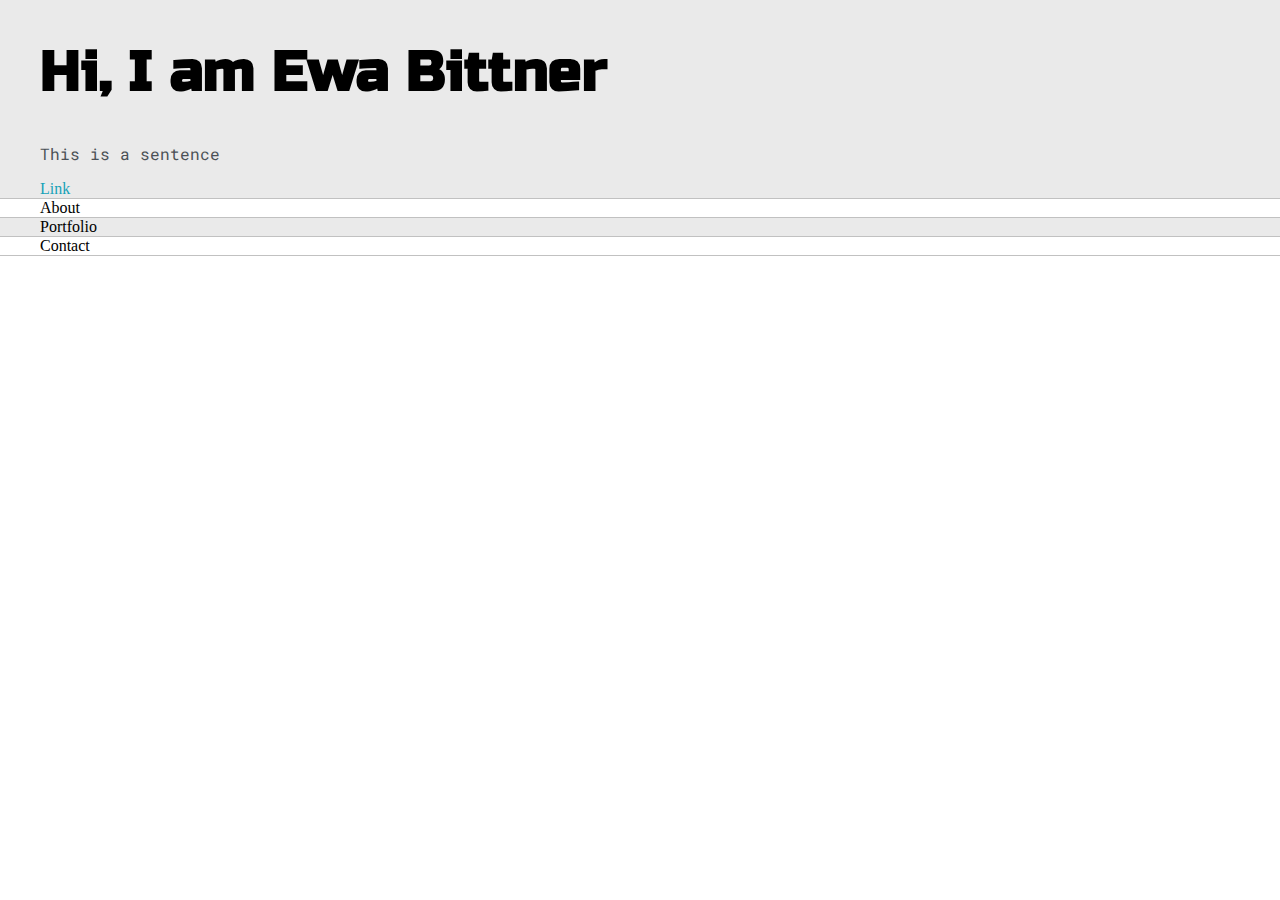
==== mywebsite/index.html @ e306f173 "Initial commit" ====
<!DOCTYPE html>
<html lang="en">
  <head>
    <meta charset="UTF-8" />
    <meta http-equiv="X-UA-Compatible" content="IE=edge" />
    <meta name="viewport" content="width=device-width, initial-scale=1.0" />
    <title>Ewa Bittner</title>

    <link rel="preconnect" href="https://fonts.googleapis.com" />
    <link rel="preconnect" href="https://fonts.gstatic.com" crossorigin />
    <link
      href="https://fonts.googleapis.com/css2?family=Russo+One&display=swap"
      rel="stylesheet"
    />
    
    <link rel="preconnect" href="https://fonts.googleapis.com" />
    <link rel="preconnect" href="https://fonts.gstatic.com" crossorigin />
    <link
      href="https://fonts.googleapis.com/css2?family=Roboto+Mono:wght@500&family=Russo+One&display=swap"
      rel="stylesheet"
    />

    <link rel="stylesheet" type="text/css" href="style.css" />
  </head>

  <body>
    <section class="s1">
      <div class="main-container">
        <h1>Hi, I am Ewa Bittner</h1>
        <p>This is a sentence</p>
        <a href="#">Link</a>
      </div>
    </section>

    <section class="s2">
      <div class="main-container">About</div>
    </section>

    <section class="s1">
      <div class="main-container">Portfolio</div>
    </section>

    <section class="s2">
      <div class="main-container">Contact</div>
    </section>
  </body>
</html>
---- mywebsite/style.css ----
:root {
    --mainColor:#eaeaea;
    --secondaryColor:#fff;

    --borderColor:#c1c1c1;

    --mainText:black;
    --secondaryText:#4b5156;
}

html, body {
    padding: 0;
    margin: 0;
}

h1, h2, h3, h4, h5, h6, strong {
    color: var(--mainText);
    font-family: 'Russo One', sans-serif;
}

p, li, span, label, input, textarea {
    color: var(--secondaryText);
    font-family: 'Roboto Mono', monospace;
}

a {
    text-decoration: none;
    color: #17a2b8;
}

ul {
    list-style: ;
}

h1 { font-size: 56px; }
h2 { font-size: 36px; }
h3 { font-size: 28px; }
h4 { font-size: 24px; }
h5 { font-size: 20px; }
h6 { font-size: 16px; }

.s1 {
    background-color: var(--mainColor);
    border-bottom: 1px solid var(--borderColor);
    overflow: auto;
}

.s2 {
    background-color: var(--secondaryColor);
    border-bottom: 1px solid var(--borderColor);
    overflow: auto;
}

.main-container {
    width: 1200px;
    margin: 0 auto;
}

@media screen and (max-width: 1200px) {
    .main-container {
        width: 95%;
    }
}
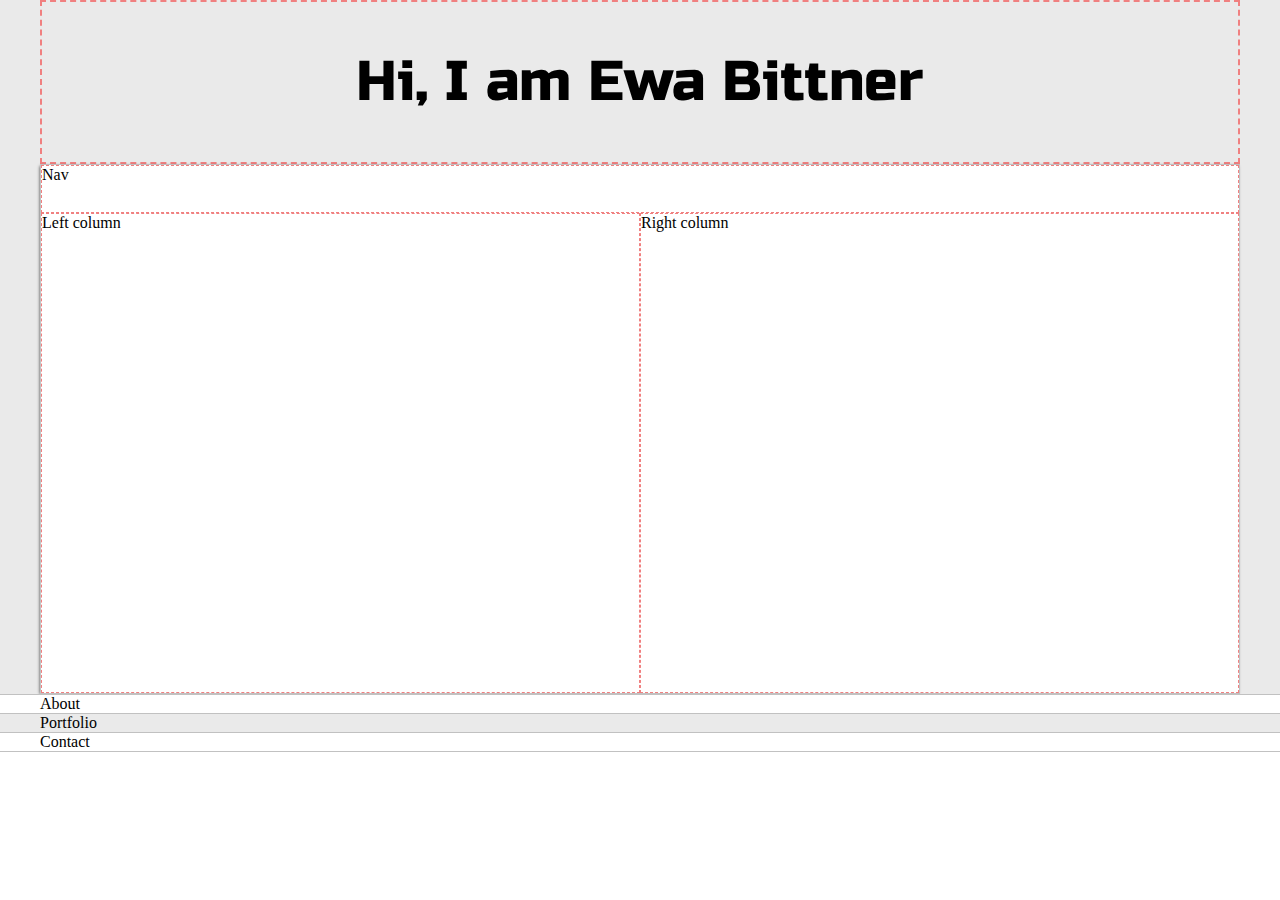
==== commit 59d71e9a: "Added grid and more style" ====
--- a/mywebsite/index.html
+++ b/mywebsite/index.html
@@ -26,9 +26,27 @@
   <body>
     <section class="s1">
       <div class="main-container">
-        <h1>Hi, I am Ewa Bittner</h1>
-        <p>This is a sentence</p>
-        <a href="#">Link</a>
+
+        <div class="greeting-wrapper">
+          <h1>Hi, I am Ewa Bittner</h1>
+        </div>
+
+        <div class="intro-wrapper">
+
+          <div class="nav-wrapper">
+            Nav
+          </div>
+          <div class="left-column">
+            Left column
+          </div>
+          <div class="right-column">
+            Right column
+          </div>
+
+        </div>
+
+        </div>
+
       </div>
     </section>
 
--- a/mywebsite/style.css
+++ b/mywebsite/style.css
@@ -16,6 +16,7 @@
 h1, h2, h3, h4, h5, h6, strong {
     color: var(--mainText);
     font-family: 'Russo One', sans-serif;
+    font-weight: 500;
 }
 
 p, li, span, label, input, textarea {
@@ -29,7 +30,7 @@
 }
 
 ul {
-    list-style: ;
+    list-style: none;
 }
 
 h1 { font-size: 56px; }
@@ -56,6 +57,46 @@
     margin: 0 auto;
 }
 
+.greeting-wrapper {
+    display: grid;
+    text-align: center;
+    align-content: center;
+    border: 2px dashed lightcoral;
+    min-height: 10em;
+}
+
+.intro-wrapper {
+    background-color: var(--secondaryColor);
+    border: 1px solid var(--borderColor );
+
+    -webkit-box-shadow: -1px 1px 3px -1px rgba(0,0,0,0.75);
+	-moz-box-shadow: -1px 1px 3px -1px rgba(0,0,0,0.75);
+	box-shadow: -1px 1px 3px -1px rgba(0,0,0,0.75);
+
+    display: grid;
+    grid-template-columns: 1fr 1fr;
+    grid-template-rows: 3em 30em;
+    grid-template-areas: 
+        'nav-wrapper nav-wrapper'
+        'left-column right-column'
+    ;
+}
+
+.nav-wrapper {
+    grid-area: nav-wrapper;
+    border: 1px dashed lightcoral;
+}
+
+.left-column {
+    grid-area: left-column;
+    border: 1px dashed lightcoral;
+}
+
+.right-column {
+    grid-area: right-column;
+    border: 1px dashed lightcoral;
+}
+
 @media screen and (max-width: 1200px) {
     .main-container {
         width: 95%;
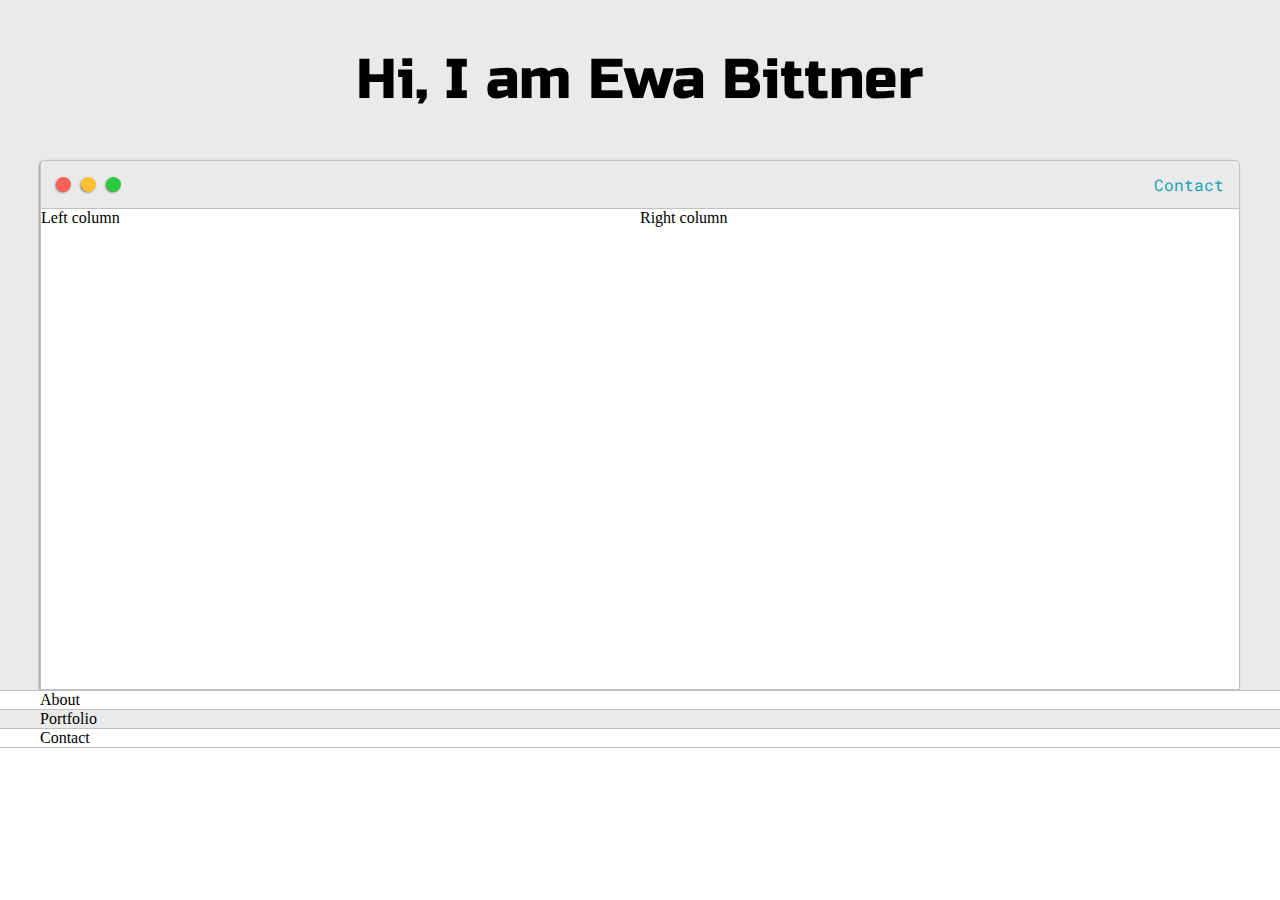
==== commit 2b9b2cba: "Style added to navigation section" ====
--- a/mywebsite/index.html
+++ b/mywebsite/index.html
@@ -34,7 +34,16 @@
         <div class="intro-wrapper">
 
           <div class="nav-wrapper">
-            Nav
+            <div class="dots-wrapper">
+              <div id="dot-1" class="browser-dot"></div>
+              <div id="dot-2" class="browser-dot"></div>
+              <div id="dot-3" class="browser-dot"></div>
+            </div>
+
+            <ul id="navigation">
+              <li><a href="#">Contact</a></li>
+            </ul>
+            
           </div>
           <div class="left-column">
             Left column
--- a/mywebsite/style.css
+++ b/mywebsite/style.css
@@ -61,13 +61,13 @@
     display: grid;
     text-align: center;
     align-content: center;
-    border: 2px dashed lightcoral;
     min-height: 10em;
 }
 
 .intro-wrapper {
     background-color: var(--secondaryColor);
     border: 1px solid var(--borderColor );
+    border-radius: 5px 5px 0 0;
 
     -webkit-box-shadow: -1px 1px 3px -1px rgba(0,0,0,0.75);
 	-moz-box-shadow: -1px 1px 3px -1px rgba(0,0,0,0.75);
@@ -83,18 +83,61 @@
 }
 
 .nav-wrapper {
+    border-radius: 5px 5px 0 0;
     grid-area: nav-wrapper;
-    border: 1px dashed lightcoral;
+    border-bottom: 1px solid var(--borderColor);
+    display: flex;
+    justify-content: space-between;
+    align-items: center;
+    background-color: var(--mainColor);
+}
+
+#navigation {
+    margin: 0;
+    padding: 10px;
+}
+
+#navigation li {
+    display: inline-block;
+    margin-right: 5px;
+    margin-left: 5px;
+}
+
+.dots-wrapper {
+    display: flex;
+    padding: 10px;
+}
+
+#dot-1 {
+    background-color: #fc6058;
+}
+
+#dot-2 {
+    background-color: #fec02f;
+}
+
+#dot-3 {
+    background-color: #2aca3e;
+}
+
+.browser-dot {
+    background-color: black;
+    height: 15px;
+    width: 15px;
+    border-radius: 50%;
+    margin: 5px;
+
+    -webkit-box-shadow: -1px 1px 3px -1px rgba(0,0,0,0.75);
+    -moz-box-shadow: -1px 1px 3px -1px rgba(0,0,0,0.75);
+    box-shadow: -1px 1px 3px -1px rgba(0,0,0,0.75);
 }
 
 .left-column {
     grid-area: left-column;
-    border: 1px dashed lightcoral;
 }
 
 .right-column {
     grid-area: right-column;
-    border: 1px dashed lightcoral;
 }
 
 @media screen and (max-width: 1200px) {
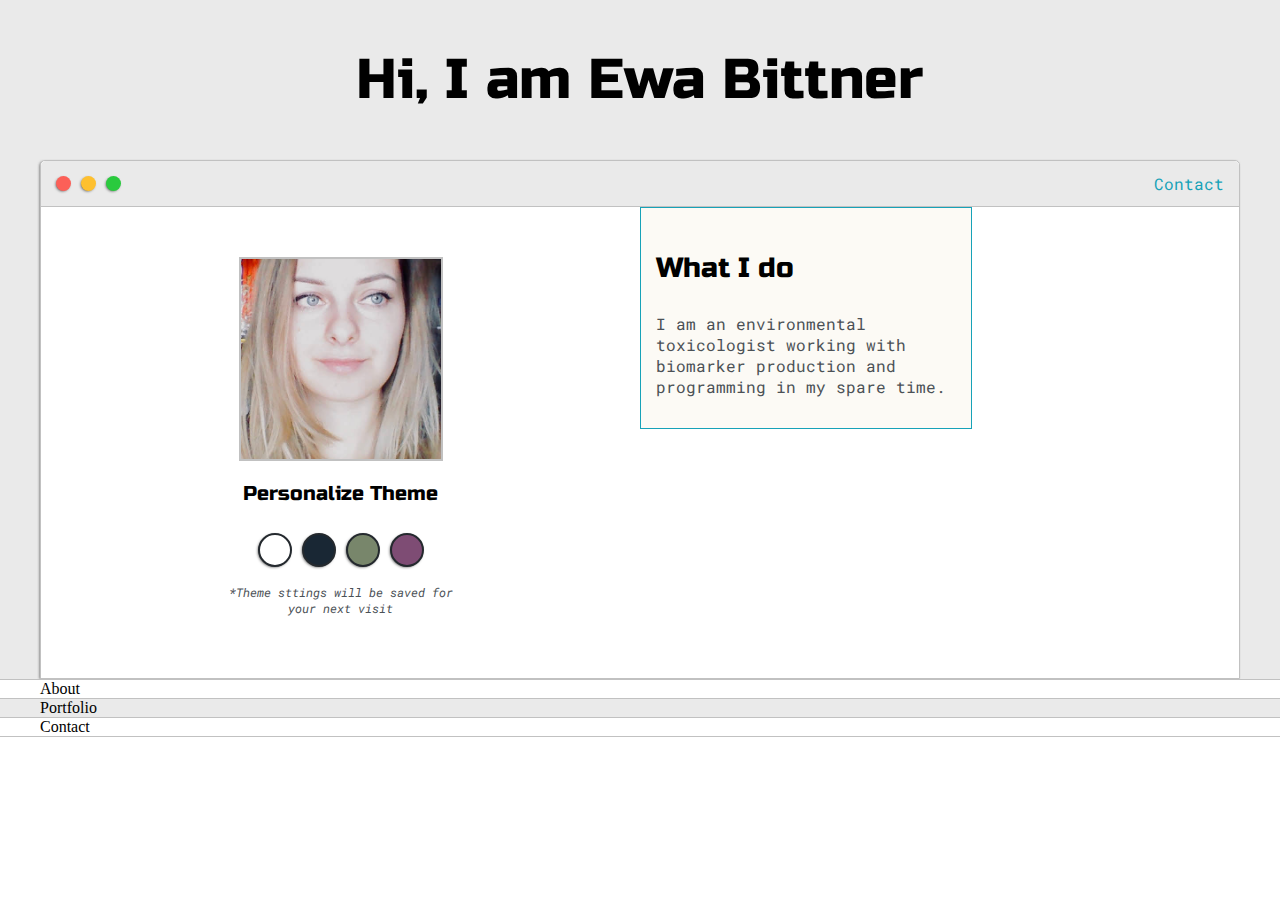
==== commit e5aee71f: "Added picture and theme options" ====
--- a/mywebsite/index.html
+++ b/mywebsite/index.html
@@ -46,10 +46,23 @@
             
           </div>
           <div class="left-column">
-            Left column
+            <img id="profile-pic" src="Images/Ewa .jpg">
+            <h5 style="text-align: center;line-height: 0;">Personalize Theme</h5>
+            
+            <div class="theme-options-wrapper">
+              <div id="light-mode" class="theme-dot"></div>
+              <div id="blue-mode" class="theme-dot"></div>
+              <div id="green-mode" class="theme-dot"></div>
+              <div id="purple-mode" class="theme-dot"></div>
+            </div>
+
+            <p id="settings-note">*Theme sttings will be saved for<br>your next visit</p>
           </div>
           <div class="right-column">
-            Right column
+            <div id="preview">
+              <h3>What I do</h3>
+              <p>I am an environmental toxicologist working with biomarker production and programming in my spare time.</p>
+            </div>
           </div>
 
         </div>
--- a/mywebsite/style.css
+++ b/mywebsite/style.css
@@ -6,6 +6,10 @@
 
     --mainText:black;
     --secondaryText:#4b5156;
+
+    --themeDdotBorder:#24292e;
+
+    --previewBg:rgb(251, 249, 243, 0.8)
 }
 
 html, body {
@@ -75,7 +79,6 @@
 
     display: grid;
     grid-template-columns: 1fr 1fr;
-    grid-template-rows: 3em 30em;
     grid-template-areas: 
         'nav-wrapper nav-wrapper'
         'left-column right-column'
@@ -134,10 +137,76 @@
 
 .left-column {
     grid-area: left-column;
+    padding-top: 50px;
+    padding-bottom: 50px;
+}
+
+#profile-pic {
+    display: block;
+    margin: 0 auto;
+
+    height: 200px;
+    width: 200px;
+    object-fit: cover;
+    border: 2px solid var(--borderColor);
+}
+
+.theme-options-wrapper {
+    display: flex;
+    justify-content: center;
+}
+
+.theme-dot {
+    height: 30px;
+    width: 30px;
+    background-color: black;
+    border-radius: 50%;
+
+    margin: 5px;
+    border: 2px solid var(--themeDdotBorder);
+
+    -webkit-box-shadow: -1px 1px 3px -1px rgba(0,0,0,0.75);
+    -moz-box-shadow: -1px 1px 3px -1px rgba(0,0,0,0.75);
+    box-shadow: -1px 1px 3px -1px rgba(0,0,0,0.75);
+
+    cursor: pointer;
+}
+
+.theme-dot:hover {
+    border-width: 5px;
+}
+
+#light-mode {
+    background-color: #fff;
+}
+
+#blue-mode {
+    background-color: #192734;
+}
+
+#green-mode {
+    background-color: #78866b;
+}
+
+#purple-mode {
+    background-color: #7E4C74;
+}
+
+#settings-note {
+    font-size: 12px;
+    font-style: italic;
+    text-align: center;
 }
 
 .right-column {
     grid-area: right-column;
+}
+
+#preview {
+    width: 300px;
+    border: 1.5px solid #17a2b8;
+    background-color: var(--previewBg);
+    padding: 15px;
 }
 
 @media screen and (max-width: 1200px) {
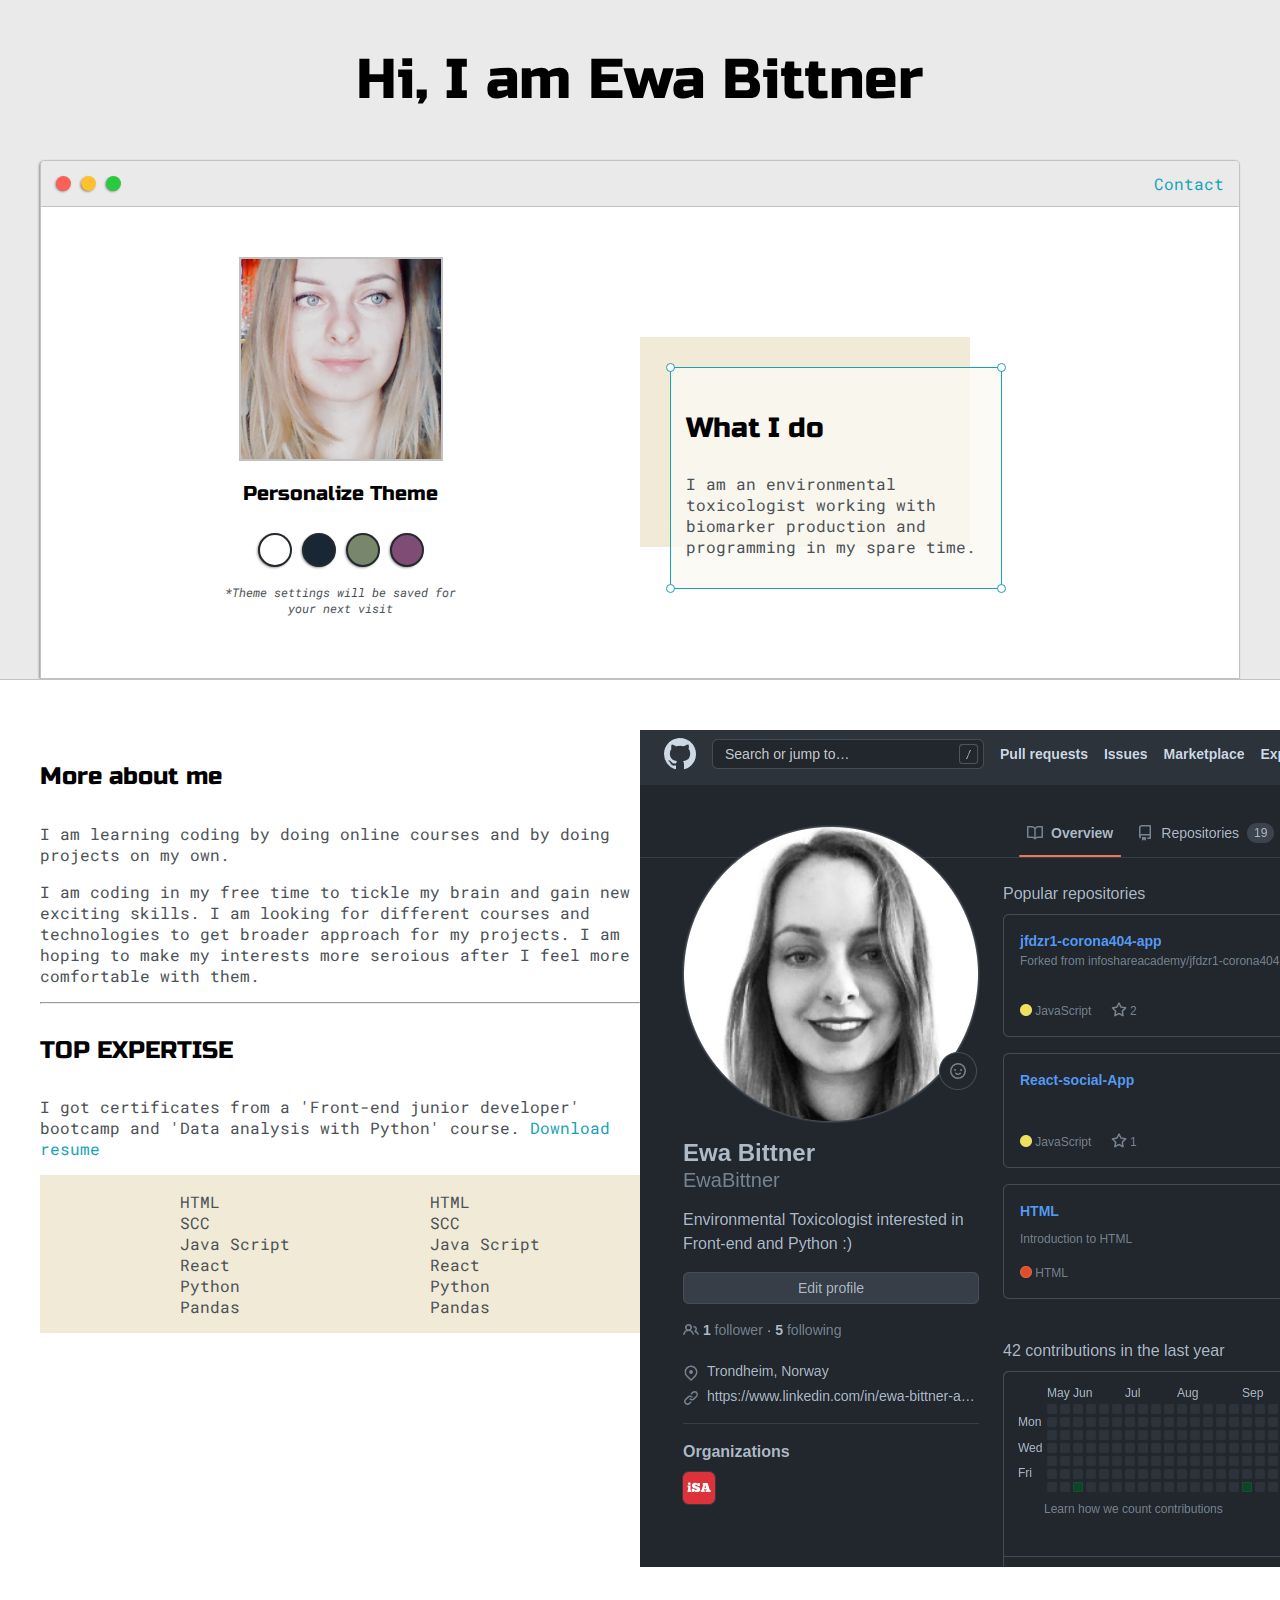
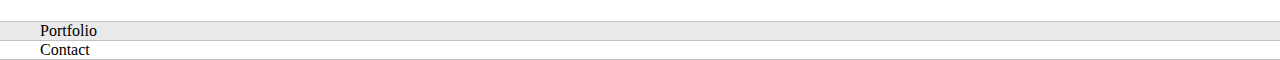
==== commit ec885811: "Added section about me and skills" ====
--- a/mywebsite/index.html
+++ b/mywebsite/index.html
@@ -12,7 +12,7 @@
       href="https://fonts.googleapis.com/css2?family=Russo+One&display=swap"
       rel="stylesheet"
     />
-    
+
     <link rel="preconnect" href="https://fonts.googleapis.com" />
     <link rel="preconnect" href="https://fonts.gstatic.com" crossorigin />
     <link
@@ -26,13 +26,11 @@
   <body>
     <section class="s1">
       <div class="main-container">
-
         <div class="greeting-wrapper">
           <h1>Hi, I am Ewa Bittner</h1>
         </div>
 
         <div class="intro-wrapper">
-
           <div class="nav-wrapper">
             <div class="dots-wrapper">
               <div id="dot-1" class="browser-dot"></div>
@@ -43,12 +41,14 @@
             <ul id="navigation">
               <li><a href="#">Contact</a></li>
             </ul>
-            
           </div>
+
           <div class="left-column">
-            <img id="profile-pic" src="Images/Ewa .jpg">
-            <h5 style="text-align: center;line-height: 0;">Personalize Theme</h5>
-            
+            <img id="profile-pic" src="Images/Ewa .jpg" />
+            <h5 style="text-align: center; line-height: 0">
+              Personalize Theme
+            </h5>
+
             <div class="theme-options-wrapper">
               <div id="light-mode" class="theme-dot"></div>
               <div id="blue-mode" class="theme-dot"></div>
@@ -56,24 +56,85 @@
               <div id="purple-mode" class="theme-dot"></div>
             </div>
 
-            <p id="settings-note">*Theme sttings will be saved for<br>your next visit</p>
+            <p id="settings-note">
+              *Theme settings will be saved for<br />your next visit
+            </p>
           </div>
+
           <div class="right-column">
-            <div id="preview">
-              <h3>What I do</h3>
-              <p>I am an environmental toxicologist working with biomarker production and programming in my spare time.</p>
+            <div id="preview-shadow">
+              <div id="preview">
+                <div id="corner-tl" class="corner"></div>
+                <div id="corner-tr" class="corner"></div>
+                <h3>What I do</h3>
+                <p>
+                  I am an environmental toxicologist working with biomarker
+                  production and programming in my spare time.
+                </p>
+                <div id="corner-br" class="corner"></div>
+                <div id="corner-bl" class="corner"></div>
+              </div>
             </div>
           </div>
-
         </div>
-
-        </div>
-
       </div>
     </section>
 
     <section class="s2">
-      <div class="main-container">About</div>
+      <div class="main-container">
+
+        <div class="about-wrapper">
+          <div class="about-me">
+            <h4>More about me</h4>
+            <p>
+              I am learning coding by doing online courses and by doing projects
+              on my own.
+            </p>
+            <p>
+              I am coding in my free time to tickle my brain and gain new
+              exciting skills. I am looking for different courses and
+              technologies to get broader approach for my projects. I am hoping to
+              make my interests more seroious after I feel more comfortable with
+              them.
+            </p>
+            <hr/>
+
+            <h4>TOP EXPERTISE</h4>
+            <p>
+              I got certificates from a 'Front-end junior developer' bootcamp and
+              'Data analysis with Python' course. 
+              <a target="_blank" href="CV_Ewa_Bittner.pdf">Download resume</a>
+            </p>
+
+            <div id="skills">
+              <ul>
+                <li>HTML</li>
+                <li>SCC</li>
+                <li>Java Script</li>
+                <li>React</li>
+                <li>Python</li>
+                <li>Pandas</li>
+              </ul>
+
+              <ul>
+                <li>HTML</li>
+                <li>SCC</li>
+                <li>Java Script</li>
+                <li>React</li>
+                <li>Python</li>
+                <li>Pandas</li>
+              </ul>
+            </div>
+
+          </div>
+
+          <div class="social-links">
+            <img src="./Images/gitHubEB.png">
+          </div>
+
+        </div>
+        
+      </div>
     </section>
 
     <section class="s1">
@@ -83,5 +144,6 @@
     <section class="s2">
       <div class="main-container">Contact</div>
     </section>
+    
   </body>
 </html>
--- a/mywebsite/style.css
+++ b/mywebsite/style.css
@@ -9,7 +9,8 @@
 
     --themeDdotBorder:#24292e;
 
-    --previewBg:rgb(251, 249, 243, 0.8)
+    --previewBg:rgb(251, 249, 243, 0.8);
+    --previewShadow:#f0ead6;
 }
 
 html, body {
@@ -200,6 +201,19 @@
 
 .right-column {
     grid-area: right-column;
+    display: grid;
+    align-content: center;
+
+    padding-top: 50px;
+    padding-bottom: 50px;
+}
+
+#preview-shadow {
+    background-color: var(--previewShadow);
+    width: 300px;
+    height: 180px;
+    padding-left: 30px;
+    padding-top: 30px;
 }
 
 #preview {
@@ -207,10 +221,69 @@
     border: 1.5px solid #17a2b8;
     background-color: var(--previewBg);
     padding: 15px;
+    position: relative;
+}
+
+.corner {
+    width: 7px;
+    height: 7px;
+    border-radius: 50%;
+    border: 1.5px solid #17a2b8;
+    background-color: #fff;
+    position: absolute;
+}
+
+#corner-tl {
+    top: -5px;
+    left: -5px;
+}
+
+#corner-tr {
+    top: -5px;
+    right: -5px;
+}
+
+#corner-br {
+    bottom: -5px;
+    right: -5px;
+}
+
+#corner-bl {
+    bottom: -5px;
+    left: -5px;
+}
+
+.about-wrapper {
+    display: grid;
+    grid-template-columns: repeat(auto-fit, minmax(320px, 1fr));
+    padding-top: 50px;
+    padding-bottom: 50px;
+}
+
+#skills {
+    display: flex;
+    justify-content: space-evenly;
+    background-color: var(--previewShadow);
 }
 
 @media screen and (max-width: 1200px) {
     .main-container {
         width: 95%;
     }
+}
+
+@media screen and (max-width: 800px) {
+    .intro-wrapper {
+
+        grid-template-columns: 1fr;
+        grid-template-areas: 
+            'nav-wrapper'
+            'left-column'
+            'right-column'
+        ;
+    }
+
+    .right-column {
+        justify-content: center;
+    }
 }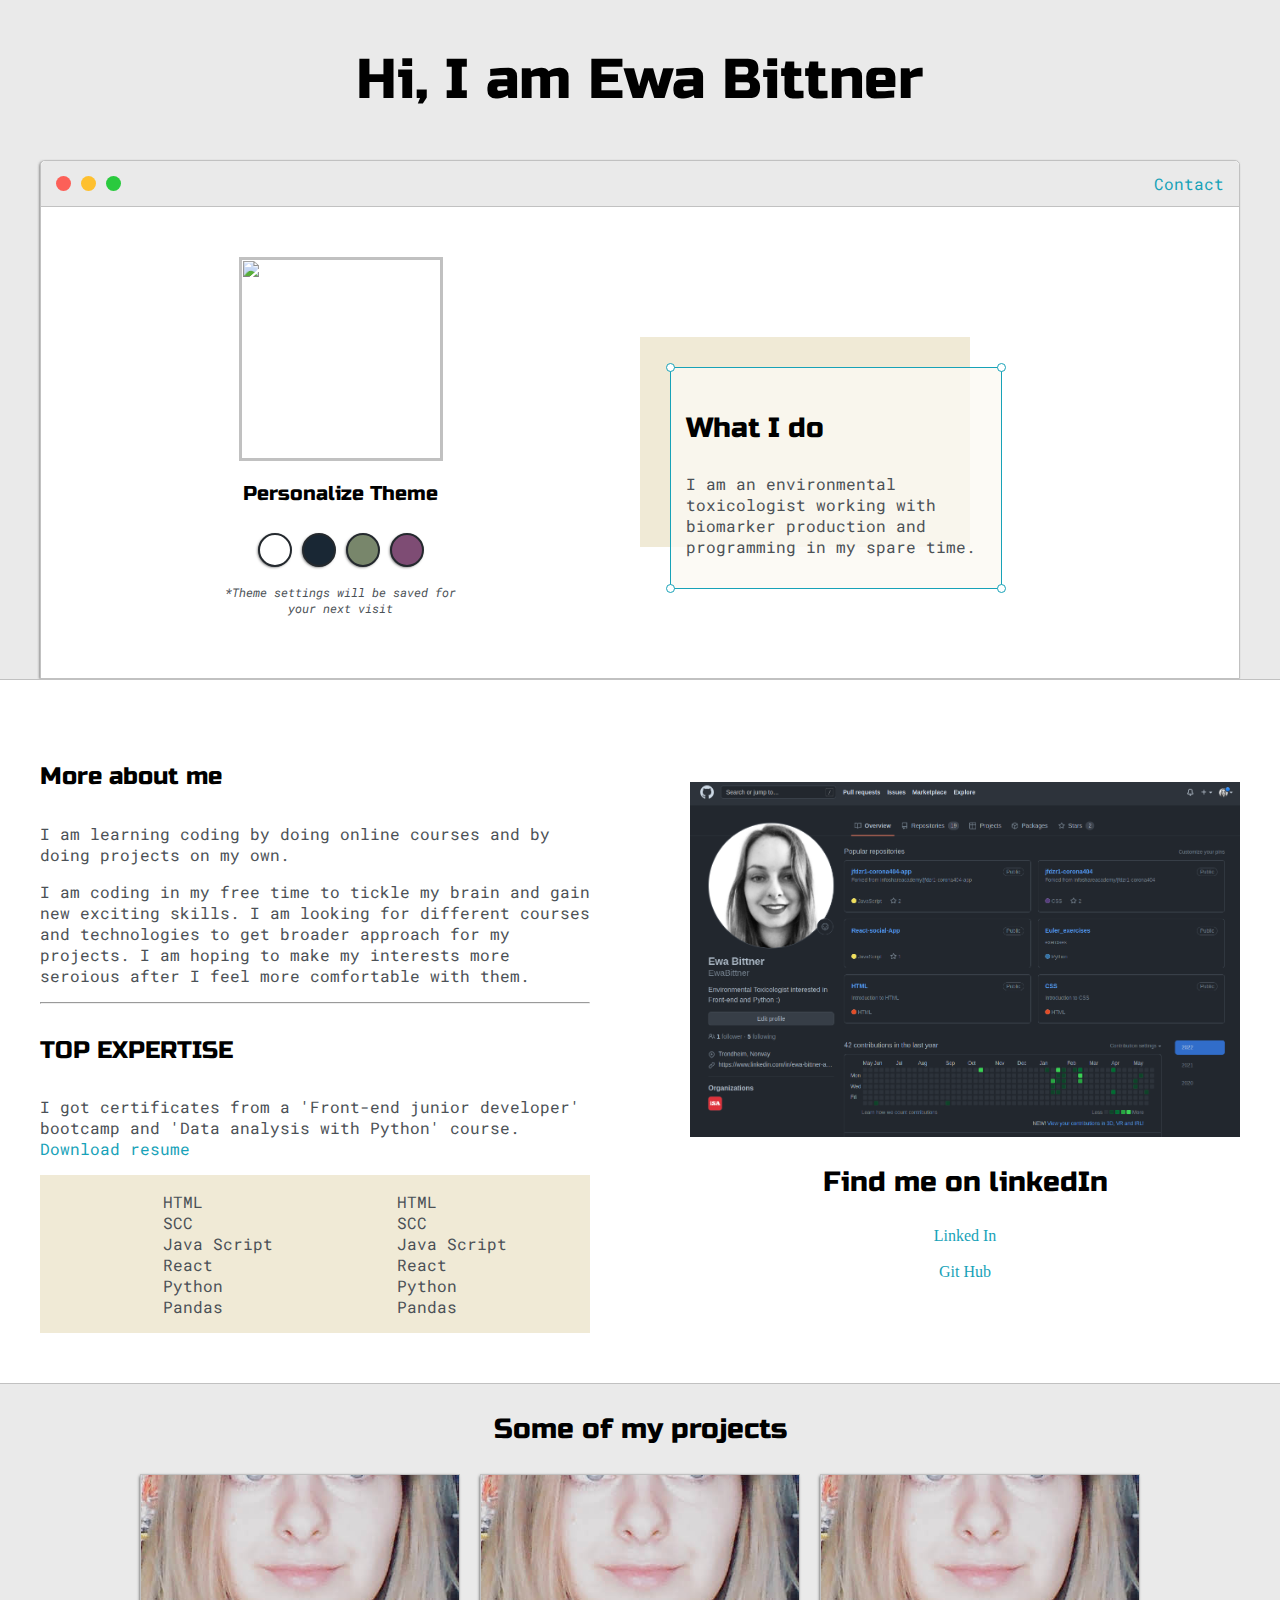
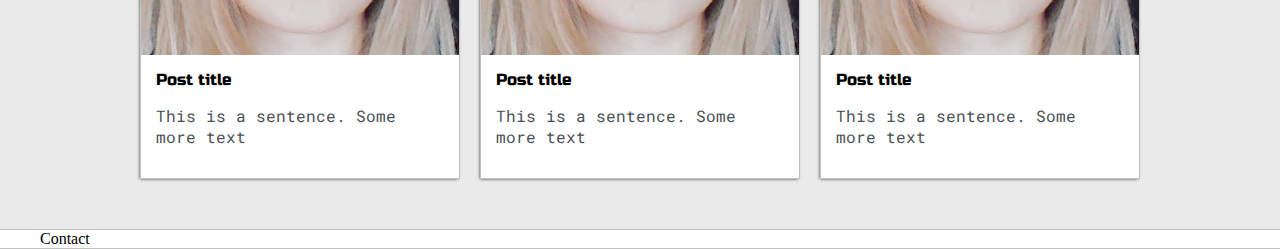
==== commit 2c803fd6: "Styled section with projects" ====
--- a/mywebsite/index.html
+++ b/mywebsite/index.html
@@ -44,7 +44,7 @@
           </div>
 
           <div class="left-column">
-            <img id="profile-pic" src="Images/Ewa .jpg" />
+            <img id="profile-pic" src="Images/Ewa.jpg" />
             <h5 style="text-align: center; line-height: 0">
               Personalize Theme
             </h5>
@@ -129,7 +129,12 @@
           </div>
 
           <div class="social-links">
-            <img src="./Images/gitHubEB.png">
+            <img id="git-img" src="./Images/gitHubEB.png">
+            <h3>Find me on linkedIn</h3>
+
+            <a target="_blank" href="#">Linked In</a>
+            <br>
+            <a target="_blank" href="#">Git Hub</a>
           </div>
 
         </div>
@@ -138,7 +143,43 @@
     </section>
 
     <section class="s1">
-      <div class="main-container">Portfolio</div>
+      <div class="main-container">
+        <h3 style="text-align: center;">Some of my projects</h3>
+        <div class="post-wrapper">
+
+          <div>
+            <div class="post">
+              <img class="thumbnail" src="Images/Ewa .jpg">
+              <div class="post-preview">
+                <h6 class="post-title">Post title</h6>
+                <p class="post-intro">This is a sentence. Some more text</p>
+              </div>
+            </div>
+          </div>
+          
+          <div>
+            <div class="post">
+              <img class="thumbnail" src="Images/Ewa .jpg">
+              <div class="post-preview">
+                <h6 class="post-title">Post title</h6>
+                <p class="post-intro">This is a sentence. Some more text</p>
+              </div>
+            </div>
+          </div>
+          
+          <div>
+            <div class="post">
+              <img class="thumbnail" src="Images/Ewa .jpg">
+              <div class="post-preview">
+                <h6 class="post-title">Post title</h6>
+                <p class="post-intro">This is a sentence. Some more text</p>
+              </div>
+            </div>
+          </div>
+          
+
+        </div>
+      </div>
     </section>
 
     <section class="s2">
--- a/mywebsite/style.css
+++ b/mywebsite/style.css
@@ -131,9 +131,9 @@
     border-radius: 50%;
     margin: 5px;
 
-    -webkit-box-shadow: -1px 1px 3px -1px rgba(0,0,0,0.75);
-    -moz-box-shadow: -1px 1px 3px -1px rgba(0,0,0,0.75);
-    box-shadow: -1px 1px 3px -1px rgba(0,0,0,0.75);
+    -webkit-box-shadow: -2px 7px 21px -9px rgba(0,0,0,0.75);
+	-moz-box-shadow: -2px 7px 21px -9px rgba(0,0,0,0.75);
+	box-shadow: -2px 7px 21px -9px rgba(0,0,0,0.75);
 }
 
 .left-column {
@@ -258,12 +258,60 @@
     grid-template-columns: repeat(auto-fit, minmax(320px, 1fr));
     padding-top: 50px;
     padding-bottom: 50px;
+    gap: 100px;
 }
 
 #skills {
     display: flex;
     justify-content: space-evenly;
     background-color: var(--previewShadow);
+}
+
+.social-links {
+    display: grid;
+    align-content: center;
+    text-align: center;
+}
+
+#git-img {
+    width: 100%;
+}
+
+.post-wrapper {
+    display: grid;
+    grid-template-columns: repeat(auto-fit, 320px);
+    gap: 20px;
+    justify-content: center;
+    padding-bottom: 50px;
+}
+
+.post {
+    border: 1px solid var(--borderColor);
+    -webkit-box-shadow: -1px 1px 3px -1px rgba(0,0,0,0.75);
+    -moz-box-shadow: -1px 1px 3px -1px rgba(0,0,0,0.75);
+    box-shadow: -1px 1px 3px -1px rgba(0,0,0,0.75);
+}
+
+.thumbnail {
+    display: block;
+    width: 100%;
+    height: 180px;
+    object-fit: cover;
+}
+
+.post-preview {
+    background-color: #fff;
+    padding: 15px;
+}
+
+.post-title {
+    color: black;
+    margin: 0;
+}
+
+.post-intro {
+    color: #4b5156;
+    font-size: 16px;
 }
 
 @media screen and (max-width: 1200px) {
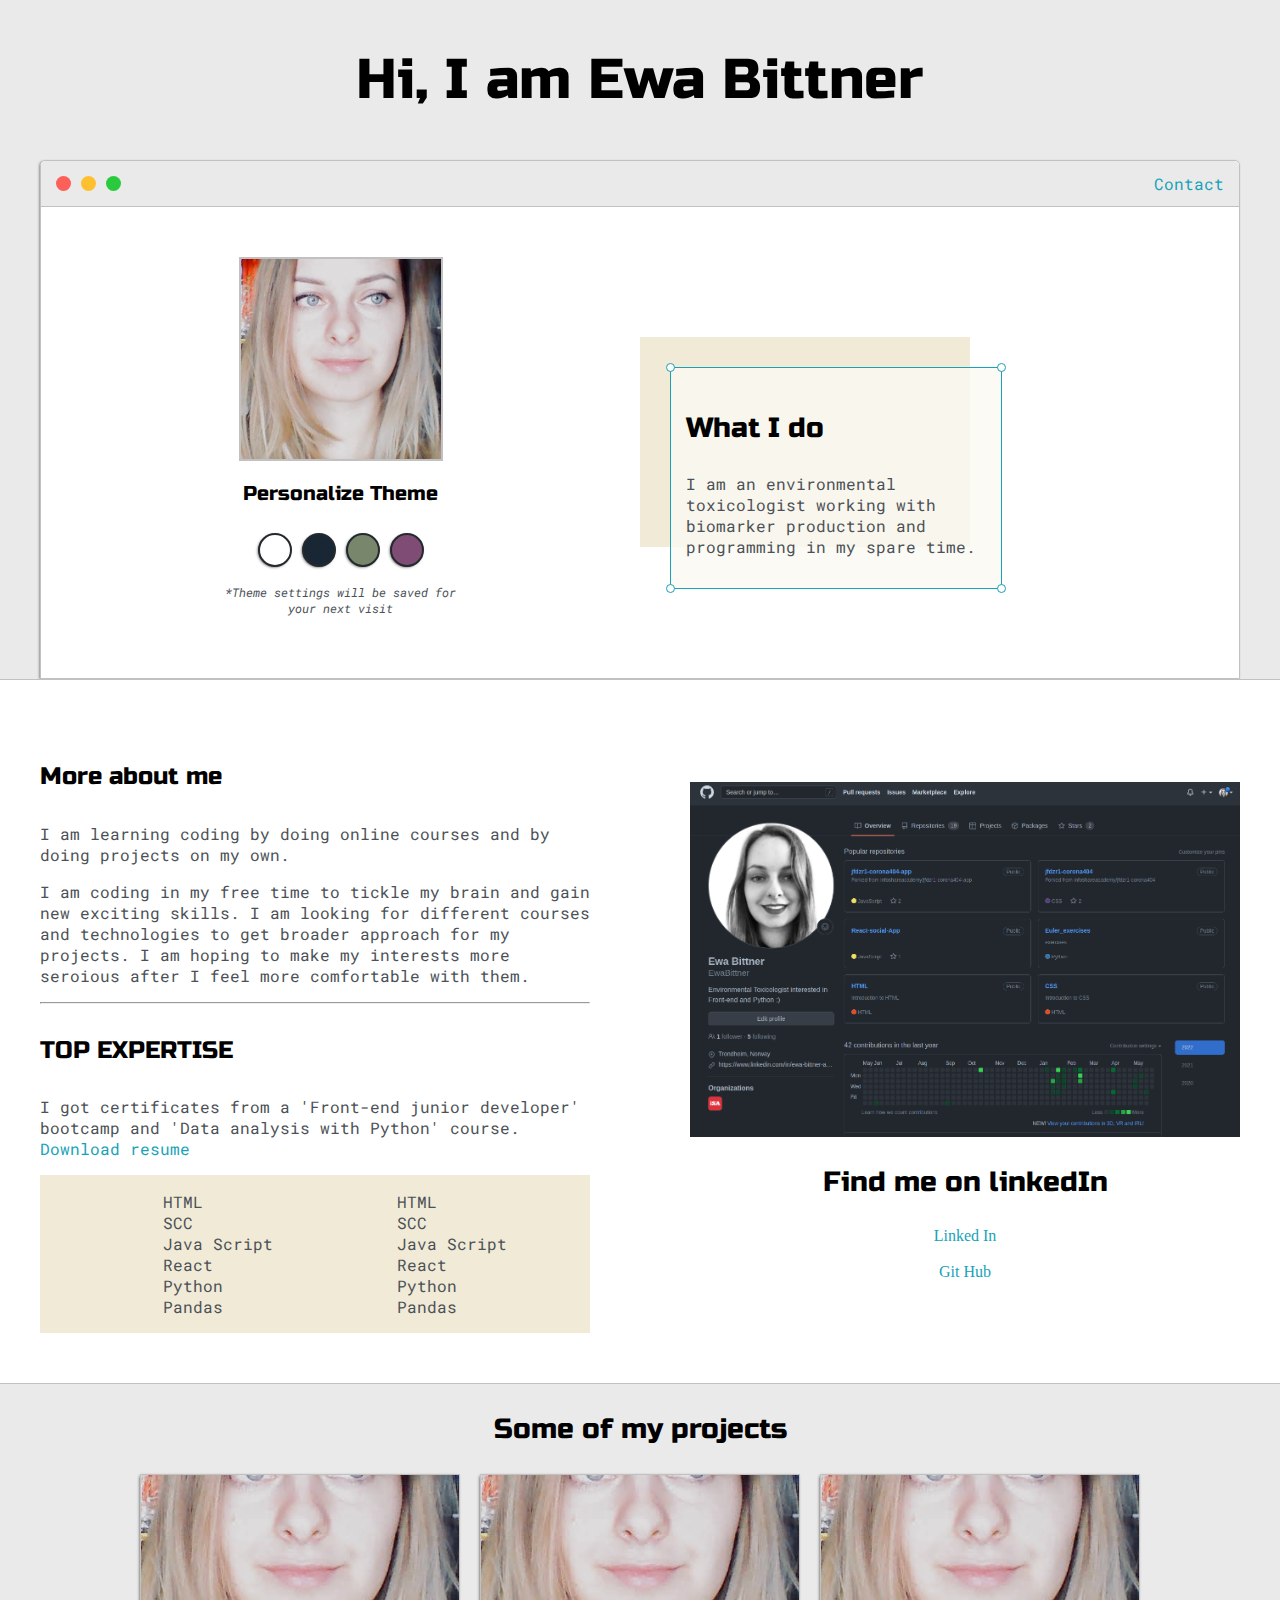
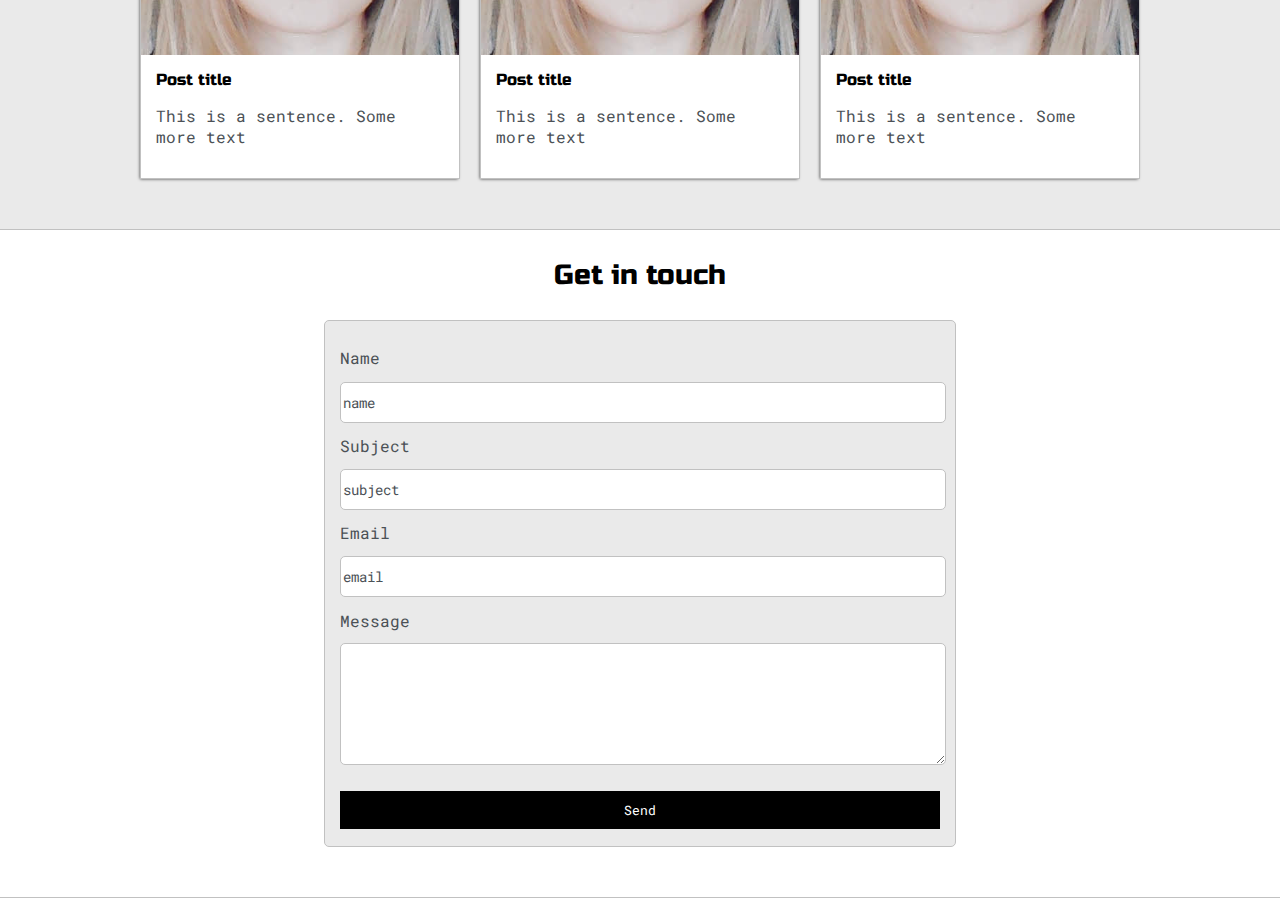
==== commit c0b01833: "Adedd contact form" ====
--- a/mywebsite/index.html
+++ b/mywebsite/index.html
@@ -44,7 +44,7 @@
           </div>
 
           <div class="left-column">
-            <img id="profile-pic" src="Images/Ewa.jpg" />
+            <img id="profile-pic" src="Images/Ewa .jpg" />
             <h5 style="text-align: center; line-height: 0">
               Personalize Theme
             </h5>
@@ -183,7 +183,26 @@
     </section>
 
     <section class="s2">
-      <div class="main-container">Contact</div>
+      <div class="main-container">
+        <h3 style="text-align: center;">Get in touch</h3>
+
+        <form id="contact-form">
+          <label>Name</label>
+          <input class="input-field" type="text" value="name">
+
+          <label>Subject</label>
+          <input class="input-field" type="text" value="subject">
+
+          <label>Email</label>
+          <input class="input-field" type="text" value="email">
+
+          <label>Message</label>
+          <textarea class="input-field" name="message"></textarea>
+
+          <input id="submit-btn" type="submit" value="Send">
+        </form>
+
+      </div>
     </section>
     
   </body>
--- a/mywebsite/style.css
+++ b/mywebsite/style.css
@@ -11,6 +11,8 @@
 
     --previewBg:rgb(251, 249, 243, 0.8);
     --previewShadow:#f0ead6;
+
+    --buttonColor:black;
 }
 
 html, body {
@@ -314,6 +316,46 @@
     font-size: 16px;
 }
 
+#contact-form {
+    display: block;
+    max-width: 600px;
+    margin: 0 auto;
+    border: 1px solid var(--borderColor);
+    padding: 15px;
+    border-radius: 5px;
+    background-color: var(--mainColor);
+    margin-bottom: 50px;
+}
+
+#contact-form {
+    line-height: 2.7em;
+}
+
+#contact-form textarea {
+    min-height: 100px;
+    font-size: 14px;
+}
+
+.input-field {
+    width: 100%;
+    padding-top: 10px;
+    padding-bottom: 10px;
+    background-color: var(--secondaryColor);
+    border-radius: 5px;
+    border: 1px solid var(--borderColor);
+    font-size: 14px;
+}
+
+#submit-btn {
+    margin-top: 10px;
+    width: 100%;
+    padding-top: 10px;
+    padding-bottom: 10px;
+    color: #fff;
+    background-color: var(--buttonColor);
+    border: none;
+}
+
 @media screen and (max-width: 1200px) {
     .main-container {
         width: 95%;
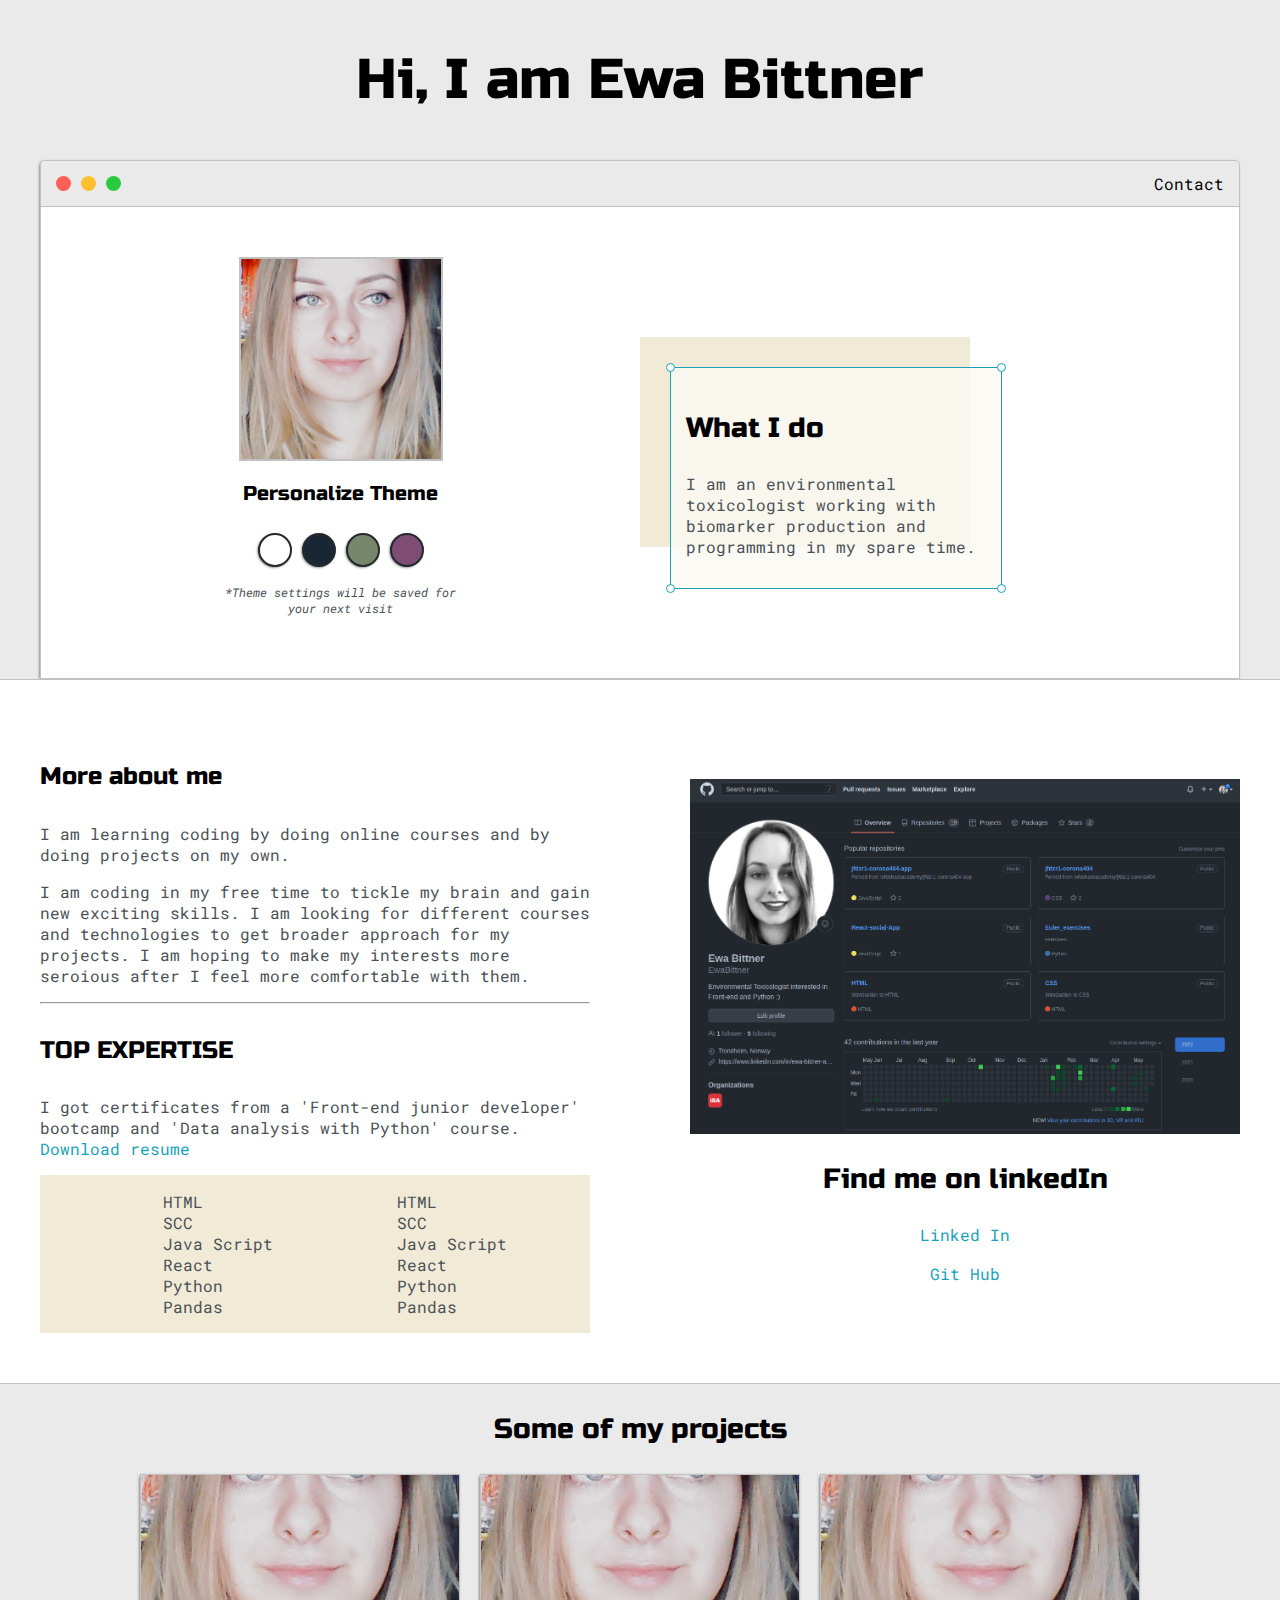
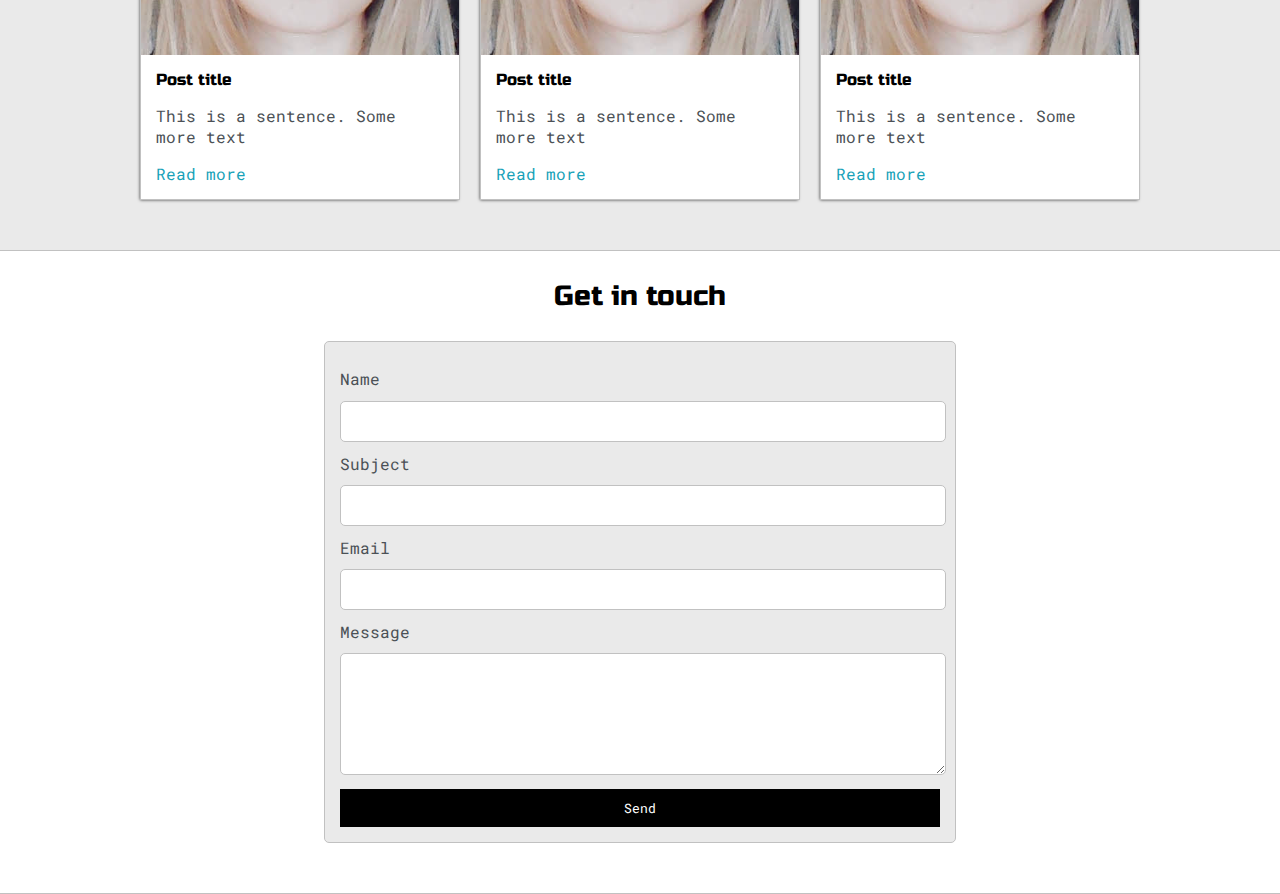
==== commit 49bbcc52: "Added theme options" ====
--- a/mywebsite/index.html
+++ b/mywebsite/index.html
@@ -21,6 +21,8 @@
     />
 
     <link rel="stylesheet" type="text/css" href="style.css" />
+
+    <link id="theme-style" rel="stylesheet" type="text/css" href="" />
   </head>
 
   <body>
@@ -50,10 +52,10 @@
             </h5>
 
             <div class="theme-options-wrapper">
-              <div id="light-mode" class="theme-dot"></div>
-              <div id="blue-mode" class="theme-dot"></div>
-              <div id="green-mode" class="theme-dot"></div>
-              <div id="purple-mode" class="theme-dot"></div>
+              <div data-mode="light" id="light-mode" class="theme-dot"></div>
+              <div data-mode="blue" id="blue-mode" class="theme-dot"></div>
+              <div data-mode="green" id="green-mode" class="theme-dot"></div>
+              <div data-mode="purple" id="purple-mode" class="theme-dot"></div>
             </div>
 
             <p id="settings-note">
@@ -132,9 +134,9 @@
             <img id="git-img" src="./Images/gitHubEB.png">
             <h3>Find me on linkedIn</h3>
 
-            <a target="_blank" href="#">Linked In</a>
+            <a target="_blank" href="https://www.linkedin.com/in/ewa-bittner/">Linked In</a>
             <br>
-            <a target="_blank" href="#">Git Hub</a>
+            <a target="_blank" href="https://github.com/EwaBittner">Git Hub</a>
           </div>
 
         </div>
@@ -153,6 +155,7 @@
               <div class="post-preview">
                 <h6 class="post-title">Post title</h6>
                 <p class="post-intro">This is a sentence. Some more text</p>
+                <a href="post.html">Read more</a>
               </div>
             </div>
           </div>
@@ -163,6 +166,7 @@
               <div class="post-preview">
                 <h6 class="post-title">Post title</h6>
                 <p class="post-intro">This is a sentence. Some more text</p>
+                <a href="post.html">Read more</a>
               </div>
             </div>
           </div>
@@ -173,6 +177,7 @@
               <div class="post-preview">
                 <h6 class="post-title">Post title</h6>
                 <p class="post-intro">This is a sentence. Some more text</p>
+                <a href="post.html">Read more</a>
               </div>
             </div>
           </div>
@@ -188,13 +193,13 @@
 
         <form id="contact-form">
           <label>Name</label>
-          <input class="input-field" type="text" value="name">
+          <input class="input-field" type="text" name="name">
 
           <label>Subject</label>
-          <input class="input-field" type="text" value="subject">
+          <input class="input-field" type="text" name="subject">
 
           <label>Email</label>
-          <input class="input-field" type="text" value="email">
+          <input class="input-field" type="text" name="email">
 
           <label>Message</label>
           <textarea class="input-field" name="message"></textarea>
@@ -205,5 +210,6 @@
       </div>
     </section>
     
+    <script type="text/javascript" src="script.js"></script>
   </body>
 </html>
--- a/mywebsite/style.css
+++ b/mywebsite/style.css
@@ -18,6 +18,11 @@
 html, body {
     padding: 0;
     margin: 0;
+    scroll-behavior: smooth;
+}
+
+body *{
+    transition: 0.3s;
 }
 
 h1, h2, h3, h4, h5, h6, strong {
@@ -26,7 +31,7 @@
     font-weight: 500;
 }
 
-p, li, span, label, input, textarea {
+p, a, li, span, label, input, textarea {
     color: var(--secondaryText);
     font-family: 'Roboto Mono', monospace;
 }
@@ -96,6 +101,10 @@
     justify-content: space-between;
     align-items: center;
     background-color: var(--mainColor);
+}
+
+#navigation a {
+    color: var(--mainText);
 }
 
 #navigation {
@@ -327,7 +336,7 @@
     margin-bottom: 50px;
 }
 
-#contact-form {
+#contact-form  label{
     line-height: 2.7em;
 }
 
